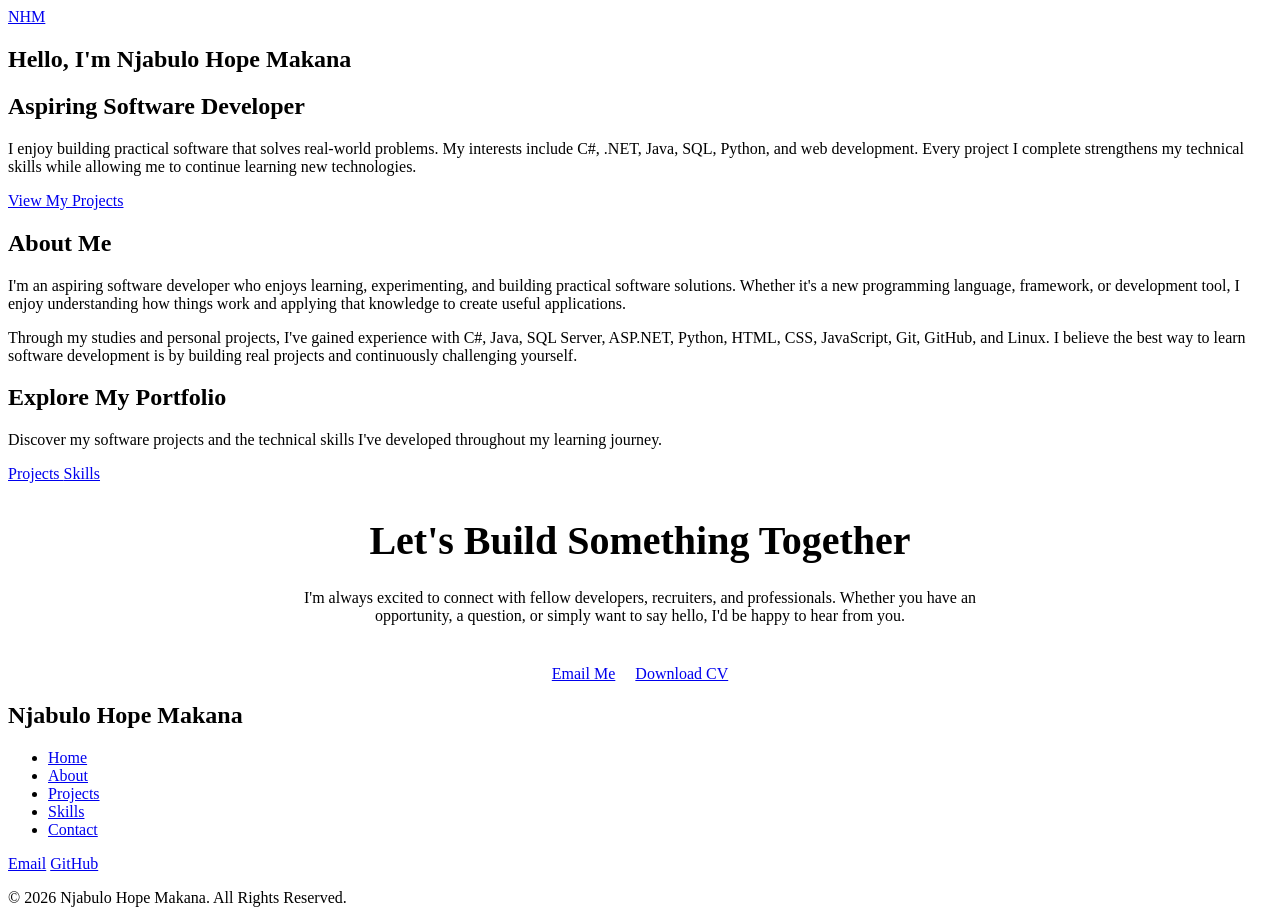
==== index.html @ e93af916 "Update Contact Details" ====
<!DOCTYPE html>
<html lang="en">
<head>
    <meta charset="UTF-8">
    <meta name="viewport" content="width=device-width, initial-scale=1.0">

    <title>Njabulo Hope Makana | Portfolio</title>

    <link rel="stylesheet" href="style.css">
    <link rel="icon" type="image/png" href="images/favicon.png">
</head>

<body>

    <!-- ================= HEADER ================= -->

    <header>

        <div class="logo">
            <a href="index.html">NHM</a>
        </div>

    </header>

    <!-- ================= MAIN ================= -->

    <main>

        <!-- Hero -->

        <section class="hero">

            <div class="hero-text">

                <h1>
                    Hello, I'm
                    <span>Njabulo Hope Makana</span>
                </h1>

                <h2>Aspiring Software Developer</h2>

                <p>
                    I enjoy building practical software that solves real-world
                    problems. My interests include C#, .NET, Java, SQL,
                    Python, and web development. Every project I complete
                    strengthens my technical skills while allowing me to
                    continue learning new technologies.
                </p>

                <a href="projects.html" class="button">
                    View My Projects
                </a>

            </div>

        </section>

        <!-- About -->

        <section id="about" class="about">

            <div class="about-text">

                <h2>About Me</h2>

                <p>
                    I'm an aspiring software developer who enjoys learning,
                    experimenting, and building practical software solutions.
                    Whether it's a new programming language, framework, or
                    development tool, I enjoy understanding how things work and
                    applying that knowledge to create useful applications.
                </p>

                <p>
                    Through my studies and personal projects, I've gained
                    experience with C#, Java, SQL Server, ASP.NET, Python,
                    HTML, CSS, JavaScript, Git, GitHub, and Linux. I believe
                    the best way to learn software development is by building
                    real projects and continuously challenging yourself.
                </p>

            </div>

        </section>

        <!-- Call To Action -->

        <section class="cta">

            <h2>Explore My Portfolio</h2>

            <p>
                Discover my software projects and the technical skills I've
                developed throughout my learning journey.
            </p>

            <div class="cta-buttons">

                <a href="projects.html" class="button">
                    Projects
                </a>

                <a href="skills.html" class="button-secondary">
                    Skills
                </a>

            </div>

        </section>

        <section class="contact">

            <h2>Let's Build Something Together</h2>

                <p>

                    I'm always excited to connect with fellow developers,
                    recruiters, and professionals. Whether you have an
                    opportunity, a question, or simply want to say hello,
                    I'd be happy to hear from you.

                </p>

                <div class="contact-buttons">

                    <a href="mailto:makanahopenjabulo@outlook.com"
                        class="button">

                        Email Me

                    </a>

                    <a href="documents/Njabulo_Hope_Makana_CV.pdf"
                         class="button-secondary">

                         Download CV

                    </a>

                </div>

</section>

    </main>

    <!-- ================= FOOTER ================= -->

    <footer id="contact">

        <h2>Njabulo Hope Makana</h2>

        <nav>

            <ul>

                <li><a href="index.html">Home</a></li>

                <li><a href="#about">About</a></li>

                <li><a href="projects.html">Projects</a></li>

                <li><a href="skills.html">Skills</a></li>

                <li><a href="#contact">Contact</a></li>

            </ul>

        </nav>

        <div class="contact-links">

            <a href="mailto:makanahopenjabulo@outlook.com">Email</a>

            <a href="https://github.com/Hope-sketch" target="_blank">
                GitHub
            </a>

        </div>

        <p class="copyright">
            &copy; 2026 Njabulo Hope Makana. All Rights Reserved.
        </p>

    </footer>

</body>
</html>
---- style.css ----
/*====================================
    FOUNDATION
====================================*/

@import url("css/reset.css");

@import url("css/variables.css");

@import url("css/global.css");

/*====================================
    COMPONENTS
====================================*/

@import url("css/header.css");

@import url("css/buttons.css");

@import url("css/footer.css");

/*====================================
    PAGE SECTIONS
====================================*/

@import url("css/hero.css");

@import url("css/about.css");

@import url("css/projects.css");

@import url("css/skills.css");

@import url(CSS/contact.css);
/*====================================
    EFFECTS
====================================*/

@import url("css/animations.css");

@import url("css/responsive.css");

@import url("CSS/utilities.css");
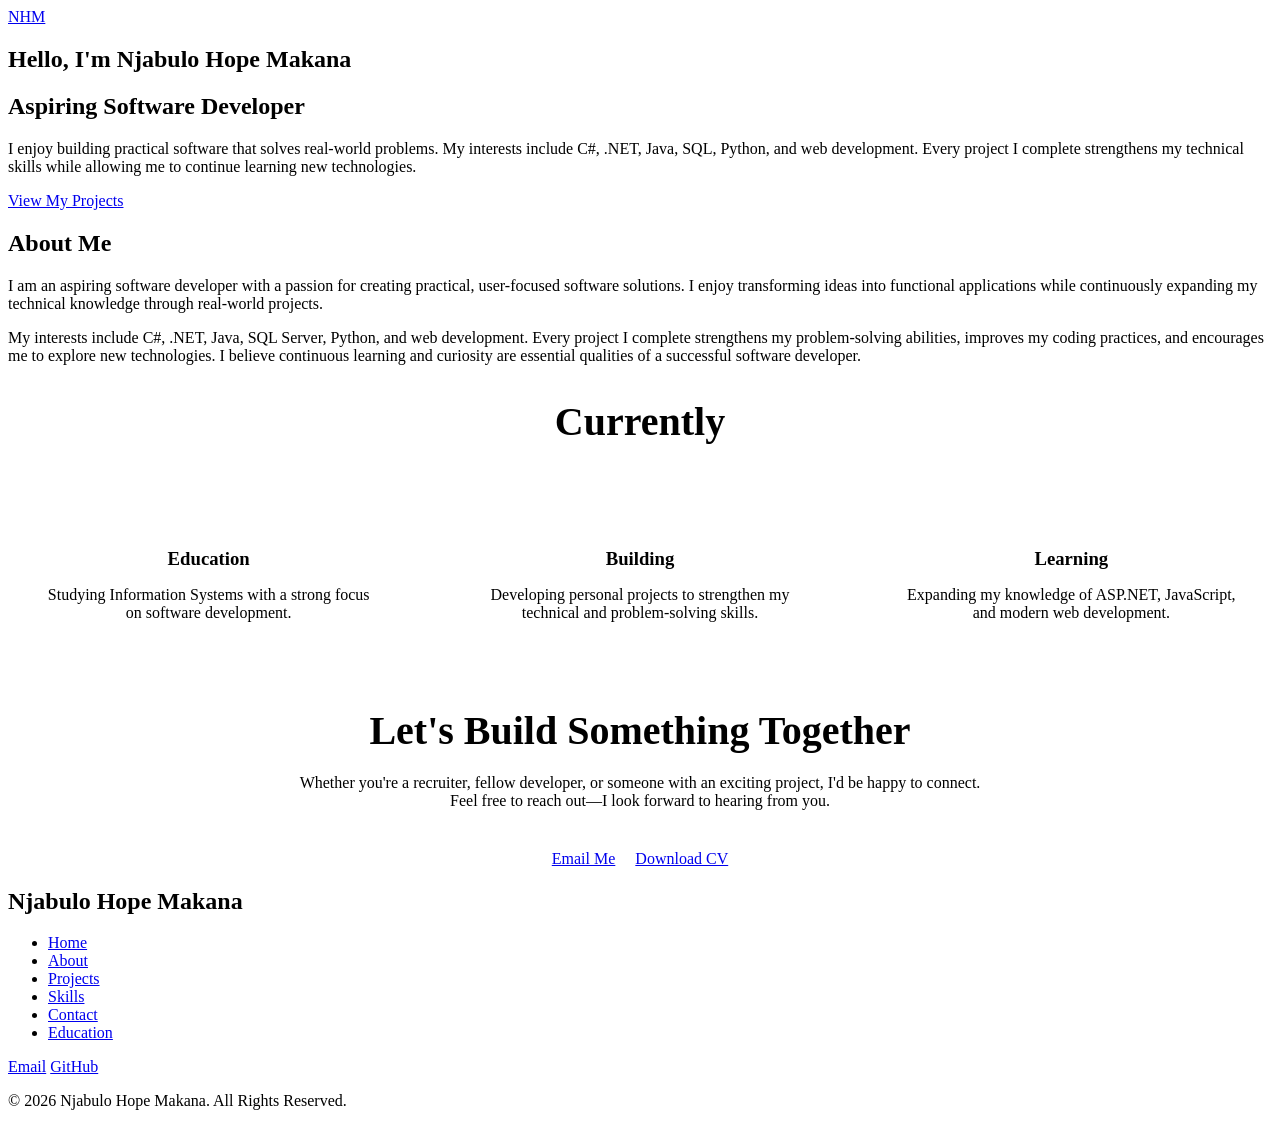
==== commit 5c3ba2d0: "Create HTML pages and CSS files" ====
--- a/index.html
+++ b/index.html
@@ -64,82 +64,115 @@
                 <h2>About Me</h2>
 
                 <p>
-                    I'm an aspiring software developer who enjoys learning,
-                    experimenting, and building practical software solutions.
-                    Whether it's a new programming language, framework, or
-                    development tool, I enjoy understanding how things work and
-                    applying that knowledge to create useful applications.
-                </p>
-
-                <p>
-                    Through my studies and personal projects, I've gained
-                    experience with C#, Java, SQL Server, ASP.NET, Python,
-                    HTML, CSS, JavaScript, Git, GitHub, and Linux. I believe
-                    the best way to learn software development is by building
-                    real projects and continuously challenging yourself.
+
+                    I am an aspiring software developer with a passion for creating
+                    practical, user-focused software solutions. I enjoy transforming
+                    ideas into functional applications while continuously expanding my
+                    technical knowledge through real-world projects.
+
+                </p>
+
+                <p>
+
+                    My interests include C#, .NET, Java, SQL Server, Python, and web
+                    development. Every project I complete strengthens my
+                    problem-solving abilities, improves my coding practices, and
+                    encourages me to explore new technologies. I believe continuous
+                    learning and curiosity are essential qualities of a successful
+                    software developer.
+
                 </p>
 
             </div>
 
         </section>
 
+        <section class="currently">
+
+            <h2>Currently</h2>
+
+            <div class="currently-grid">
+
+                <div class="currently-card">
+
+                    <h3>Education</h3>
+
+                    <p>
+
+                    Studying Information Systems with a strong focus on software
+                    development.
+
+                    </p>
+
+                </div>
+
+                <div class="currently-card">
+
+                     <h3>Building</h3>
+
+                        <p>
+
+                         Developing personal projects to strengthen my technical and
+                         problem-solving skills.
+
+                        </p>
+
+                </div>
+
+                <div class="currently-card">
+
+                     <h3> Learning</h3>
+
+                        <p>
+
+                            Expanding my knowledge of ASP.NET, JavaScript, and modern web
+                            development.
+
+                        </p>
+
+                </div>
+
+            </div>
+
+        </section>
         <!-- Call To Action -->
 
-        <section class="cta">
-
-            <h2>Explore My Portfolio</h2>
-
-            <p>
-                Discover my software projects and the technical skills I've
-                developed throughout my learning journey.
-            </p>
-
-            <div class="cta-buttons">
-
-                <a href="projects.html" class="button">
-                    Projects
-                </a>
-
-                <a href="skills.html" class="button-secondary">
-                    Skills
-                </a>
-
-            </div>
-
-        </section>
-
-        <section class="contact">
+    
+        <section class="contact" id="contact">
 
             <h2>Let's Build Something Together</h2>
 
                 <p>
 
-                    I'm always excited to connect with fellow developers,
-                    recruiters, and professionals. Whether you have an
-                    opportunity, a question, or simply want to say hello,
-                    I'd be happy to hear from you.
+                    Whether you're a recruiter, fellow developer, or someone with an
+                    exciting project, I'd be happy to connect. Feel free to reach out—I
+                    look forward to hearing from you.
 
                 </p>
 
                 <div class="contact-buttons">
 
-                    <a href="mailto:makanahopenjabulo@outlook.com"
-                        class="button">
+                    <a href="mailto:your-email@example.com"
+                    class="button">
 
                         Email Me
 
                     </a>
 
                     <a href="documents/Njabulo_Hope_Makana_CV.pdf"
-                         class="button-secondary">
-
-                         Download CV
+                    class="button-secondary">
+
+                        Download CV
 
                     </a>
 
                 </div>
 
-</section>
+            
+
+        </section>
+
+        
 
     </main>
 
@@ -162,6 +195,8 @@
                 <li><a href="skills.html">Skills</a></li>
 
                 <li><a href="#contact">Contact</a></li>
+
+                <li><a href="education.html">Education</a></li>
 
             </ul>
 
--- a/style.css
+++ b/style.css
@@ -31,6 +31,16 @@
 @import url("css/skills.css");
 
 @import url(CSS/contact.css);
+
+@import url(CSS/currently.css);
+
+@import url(CSS/education.css);
+
+@import url(CSS/experience.css);
+
+@import url(CSS/learning.css);
+
+@import url(CSS/resources.css);
 /*====================================
     EFFECTS
 ====================================*/
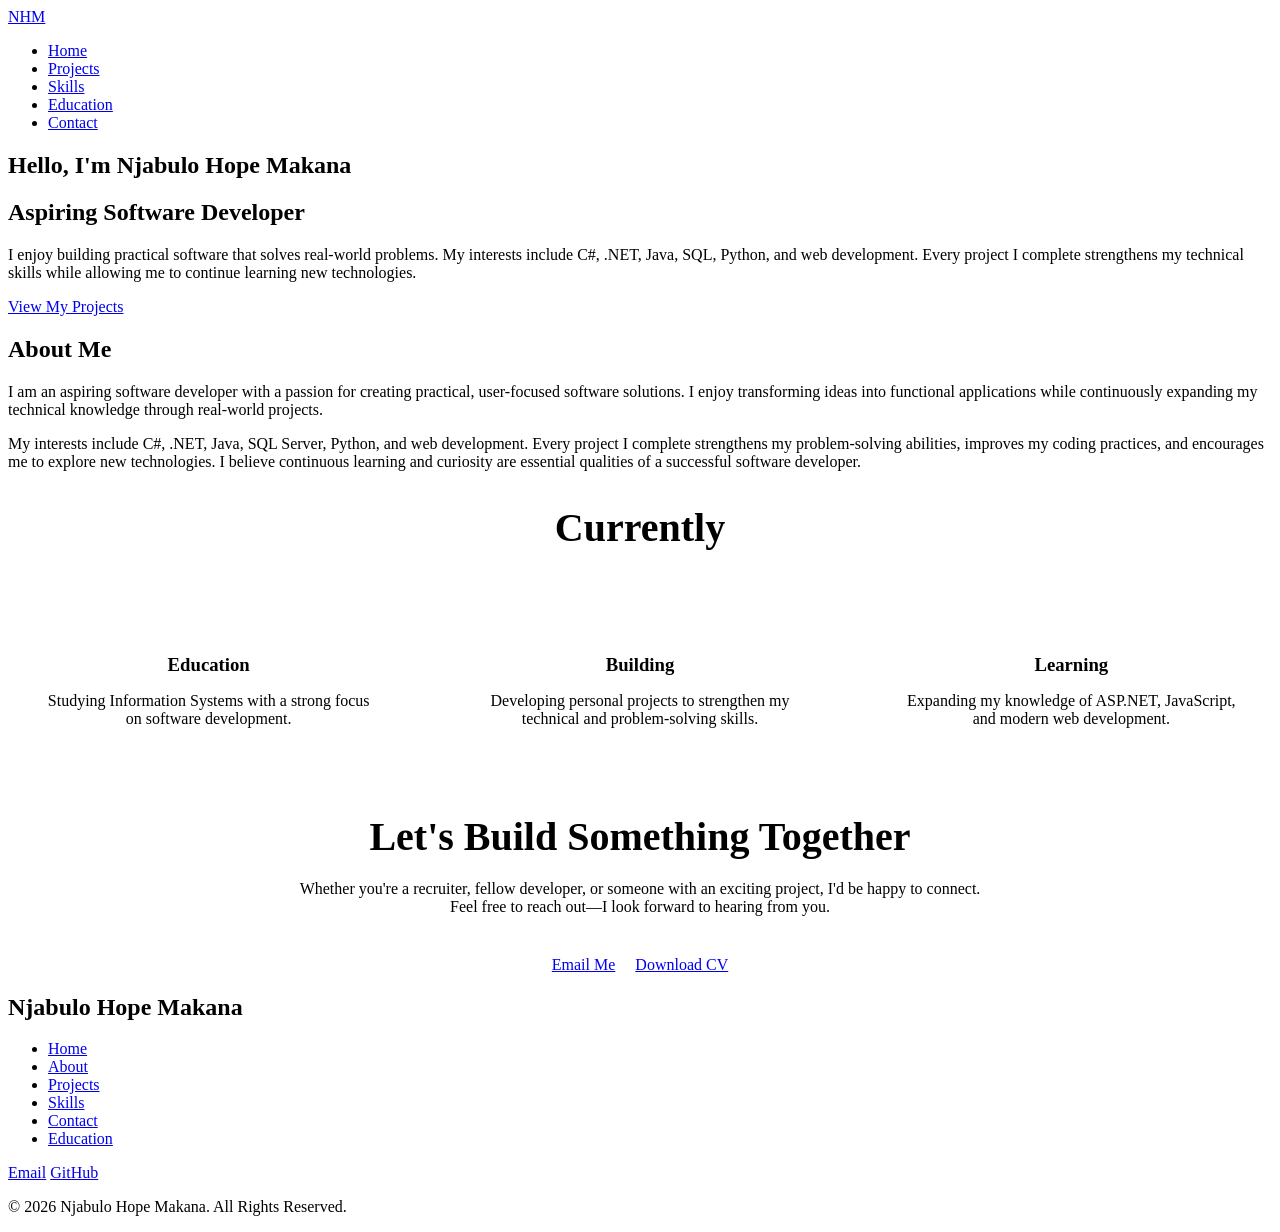
==== commit e7bbcf26: "Create more Html pages" ====
--- a/index.html
+++ b/index.html
@@ -17,8 +17,32 @@
     <header>
 
         <div class="logo">
-            <a href="index.html">NHM</a>
+
+            <a href="index.html">
+
+             NHM
+
+            </a>
+
         </div>
+
+        <nav>
+
+            <ul>
+
+                <li><a href="index.html">Home</a></li>
+
+                <li><a href="projects.html">Projects</a></li>
+
+                <li><a href="skills.html">Skills</a></li>
+
+                <li><a href="education.html">Education</a></li>
+
+                <li><a href="#contact">Contact</a></li>
+
+            </ul>
+
+        </nav>
 
     </header>
 
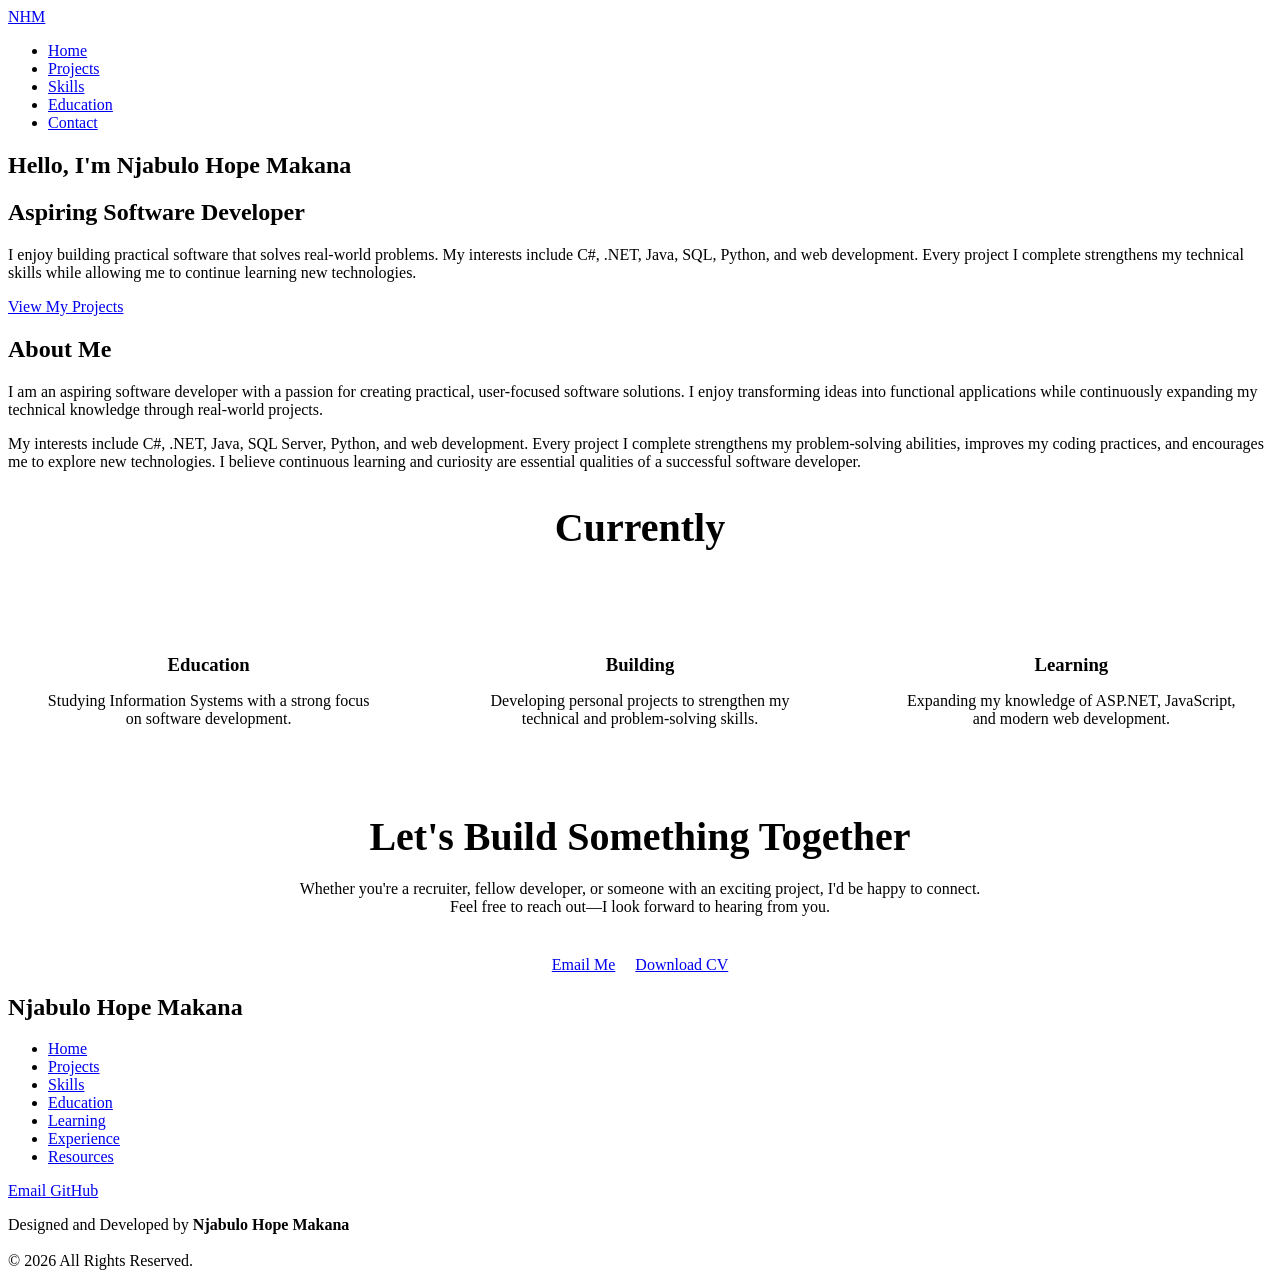
==== commit e447382f: "Update pages" ====
--- a/index.html
+++ b/index.html
@@ -202,7 +202,7 @@
 
     <!-- ================= FOOTER ================= -->
 
-    <footer id="contact">
+    <footer>
 
         <h2>Njabulo Hope Makana</h2>
 
@@ -212,32 +212,48 @@
 
                 <li><a href="index.html">Home</a></li>
 
-                <li><a href="#about">About</a></li>
-
                 <li><a href="projects.html">Projects</a></li>
 
                 <li><a href="skills.html">Skills</a></li>
 
-                <li><a href="#contact">Contact</a></li>
-
                 <li><a href="education.html">Education</a></li>
 
+                <li><a href="learning.html">Learning</a></li>
+
+                <li><a href="experience.html">Experience</a></li>
+
+                <li><a href="resources.html">Resources</a></li>
+
             </ul>
 
         </nav>
 
         <div class="contact-links">
 
-            <a href="mailto:makanahopenjabulo@outlook.com">Email</a>
-
-            <a href="https://github.com/Hope-sketch" target="_blank">
+            <a href="mailto:makanahopenjabulo@outlook.com">
+
+                Email
+
+            </a>
+
+            <a href="https://github.com/Hope-sketch"
+               target="_blank">
+
                 GitHub
+
             </a>
 
         </div>
 
         <p class="copyright">
-            &copy; 2026 Njabulo Hope Makana. All Rights Reserved.
+
+            Designed and Developed by
+            <strong>Njabulo Hope Makana</strong>
+
+            <br><br>
+
+            &copy; 2026 All Rights Reserved.
+
         </p>
 
     </footer>
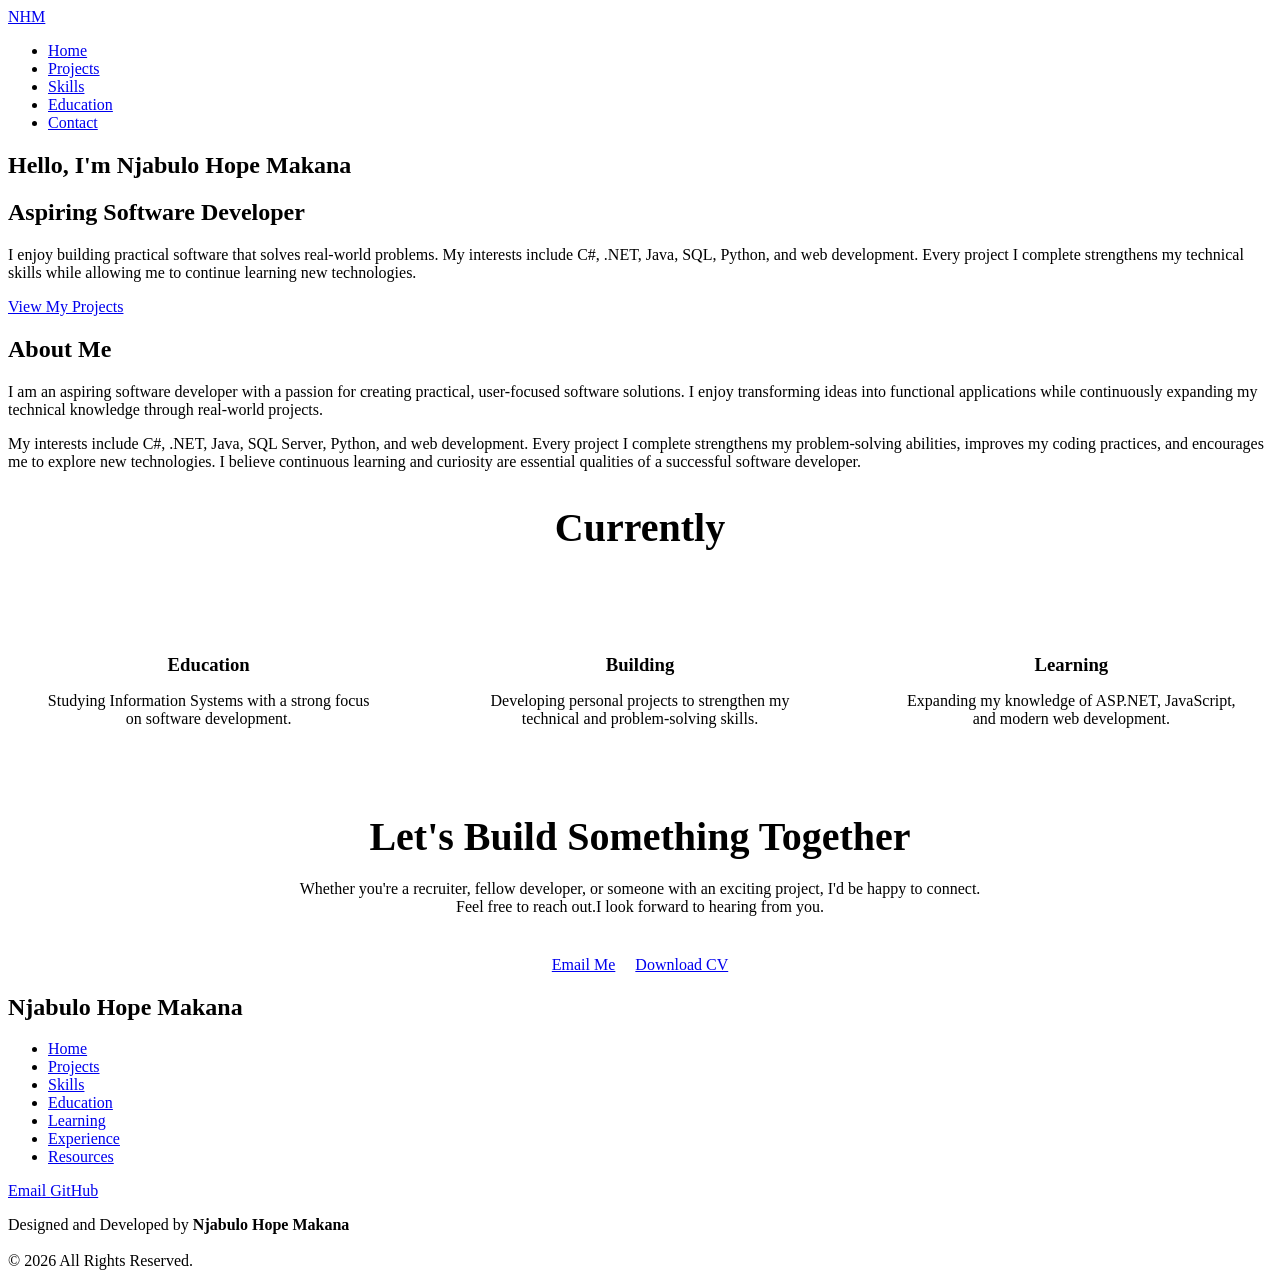
==== commit bd379252: "Update Pages" ====
--- a/index.html
+++ b/index.html
@@ -169,7 +169,7 @@
                 <p>
 
                     Whether you're a recruiter, fellow developer, or someone with an
-                    exciting project, I'd be happy to connect. Feel free to reach out—I
+                    exciting project, I'd be happy to connect. Feel free to reach out.I
                     look forward to hearing from you.
 
                 </p>
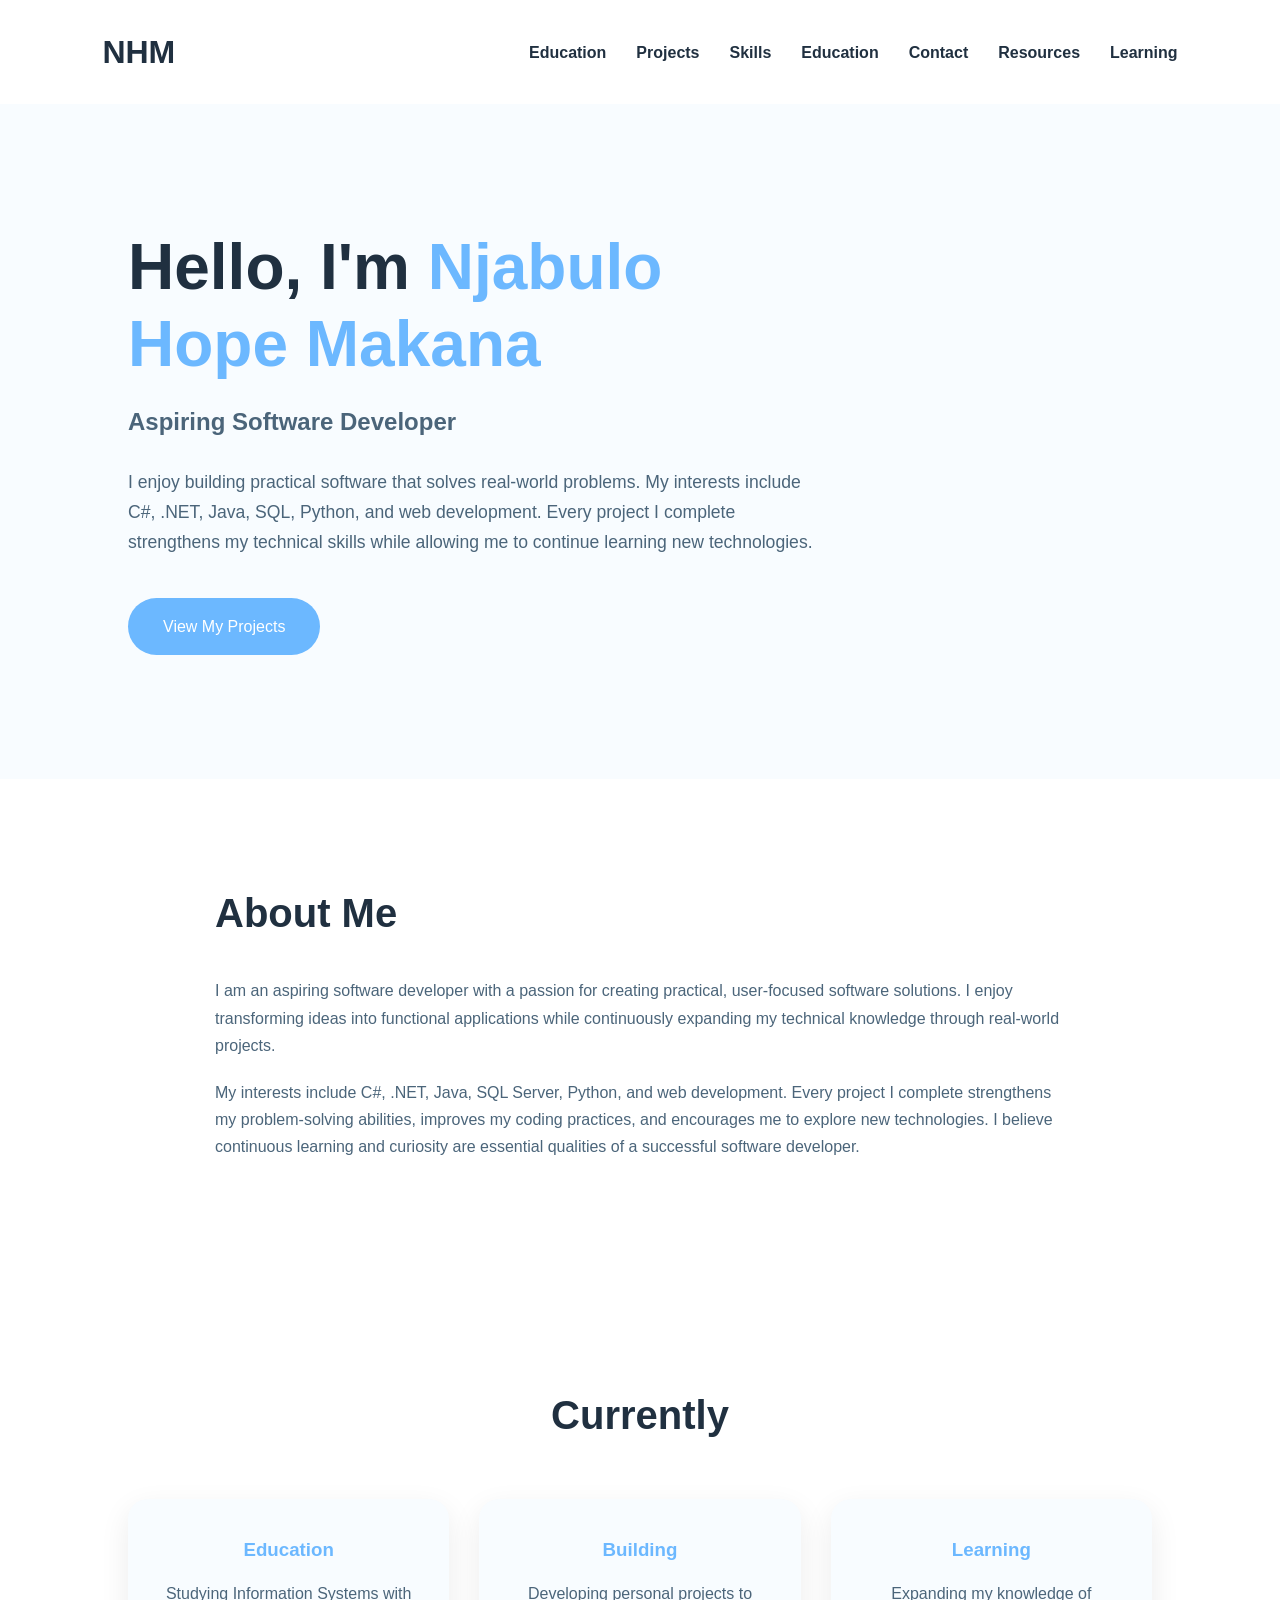
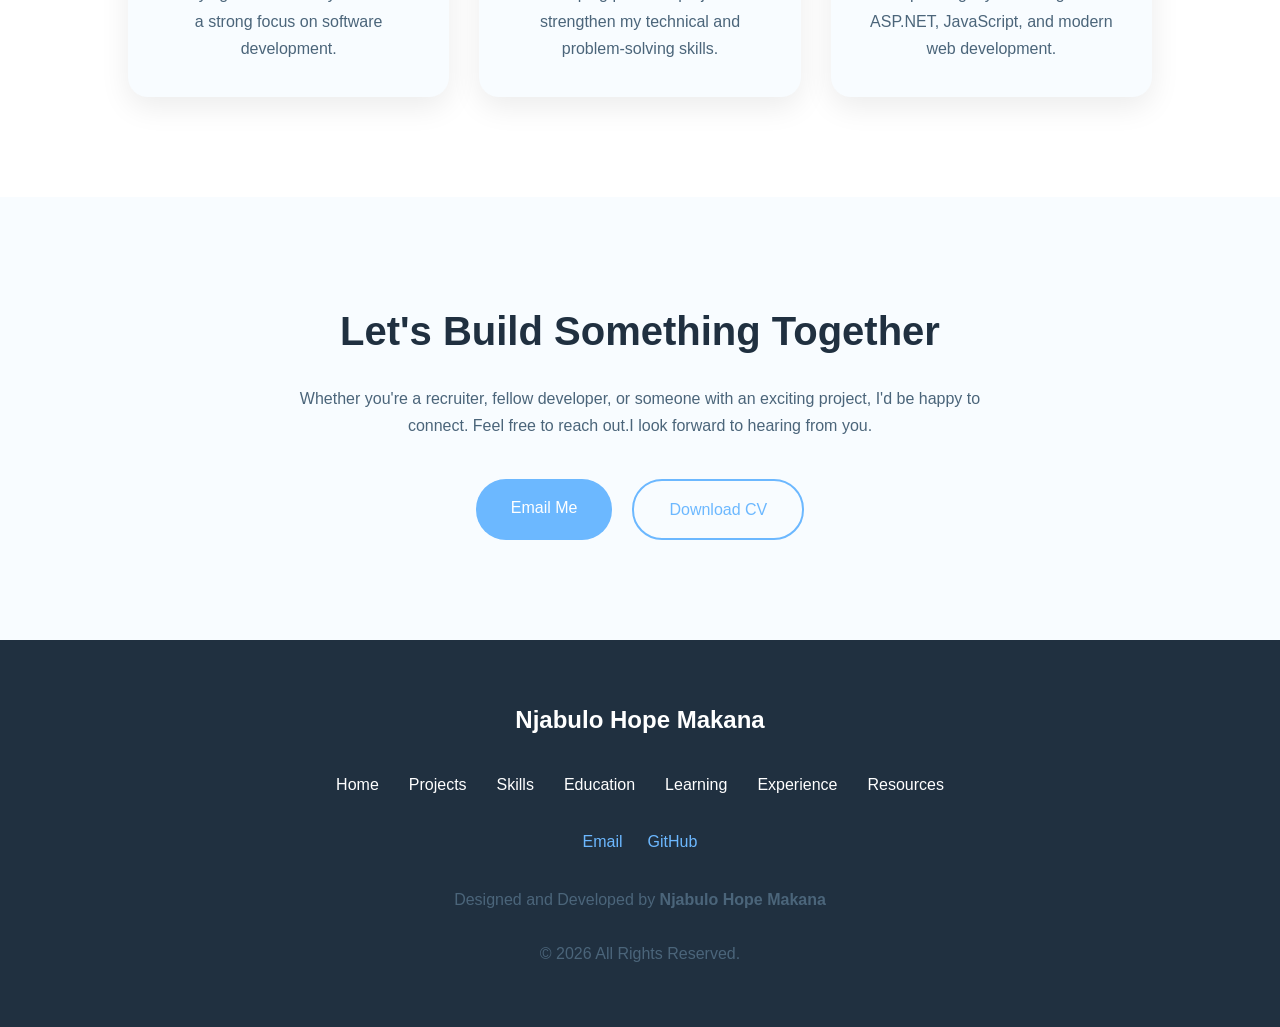
==== commit efae0669: "Update pages" ====
--- a/index.html
+++ b/index.html
@@ -30,7 +30,7 @@
 
             <ul>
 
-                <li><a href="index.html">Home</a></li>
+                <li><a href="education.html"> Education</a></li>
 
                 <li><a href="projects.html">Projects</a></li>
 
@@ -39,6 +39,10 @@
                 <li><a href="education.html">Education</a></li>
 
                 <li><a href="#contact">Contact</a></li>
+
+                <li><a href="resources.html">Resources</a></li>
+
+                <li><a href="learning.html">Learning</a></li>
 
             </ul>
 
--- a/style.css
+++ b/style.css
@@ -2,33 +2,33 @@
     FOUNDATION
 ====================================*/
 
-@import url("css/reset.css");
+@import url("CSS/reset.css");
 
-@import url("css/variables.css");
+@import url("CSS/variables.css");
 
-@import url("css/global.css");
+@import url("CSS/global.css");
 
 /*====================================
     COMPONENTS
 ====================================*/
 
-@import url("css/header.css");
+@import url("CSS/header.css");
 
-@import url("css/buttons.css");
+@import url("CSS/buttons.css");
 
-@import url("css/footer.css");
+@import url("CSS/footer.css");
 
 /*====================================
     PAGE SECTIONS
 ====================================*/
 
-@import url("css/hero.css");
+@import url("CSS/hero.css");
 
-@import url("css/about.css");
+@import url("CSS/about.css");
 
-@import url("css/projects.css");
+@import url("CSS/projects.css");
 
-@import url("css/skills.css");
+@import url("CSS/skills.css");
 
 @import url(CSS/contact.css);
 
@@ -45,8 +45,8 @@
     EFFECTS
 ====================================*/
 
-@import url("css/animations.css");
+@import url("CSS/animations.css");
 
-@import url("css/responsive.css");
+@import url("CSS/responsive.css");
 
 @import url("CSS/utilities.css");
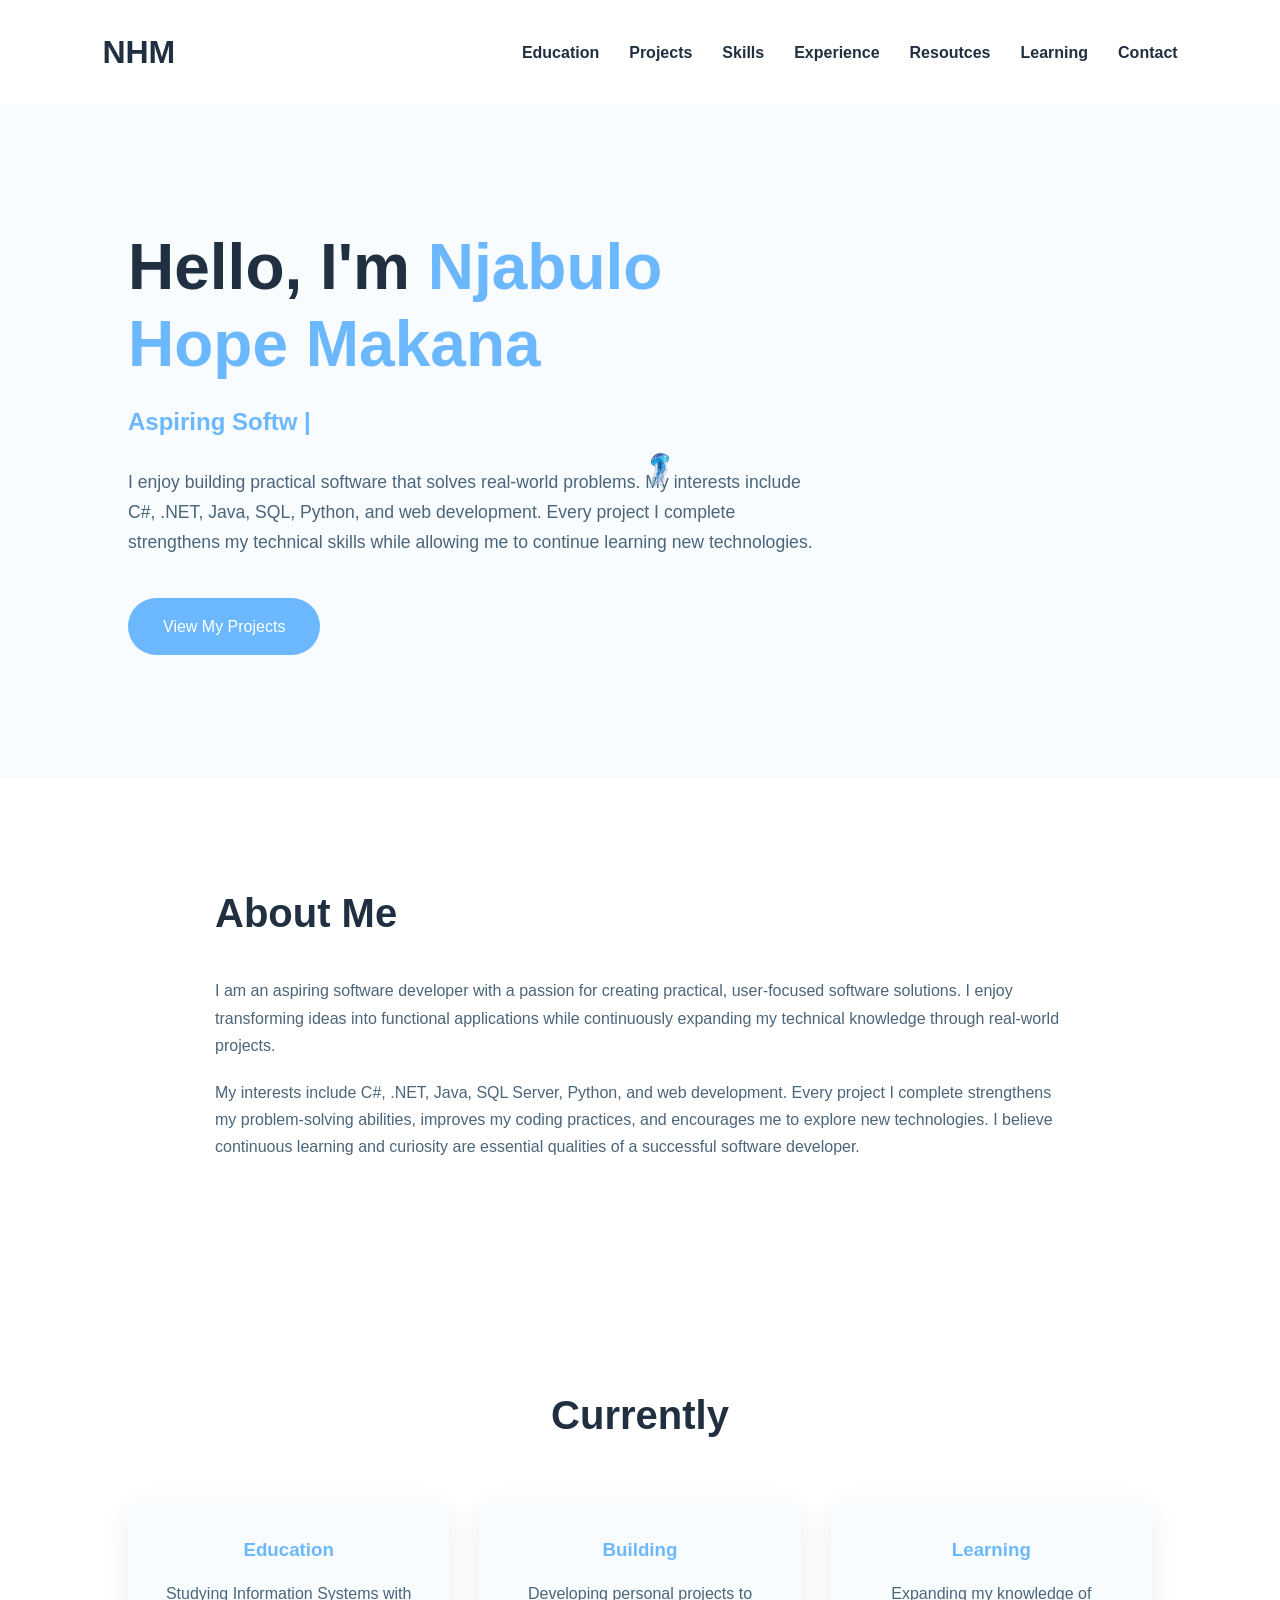
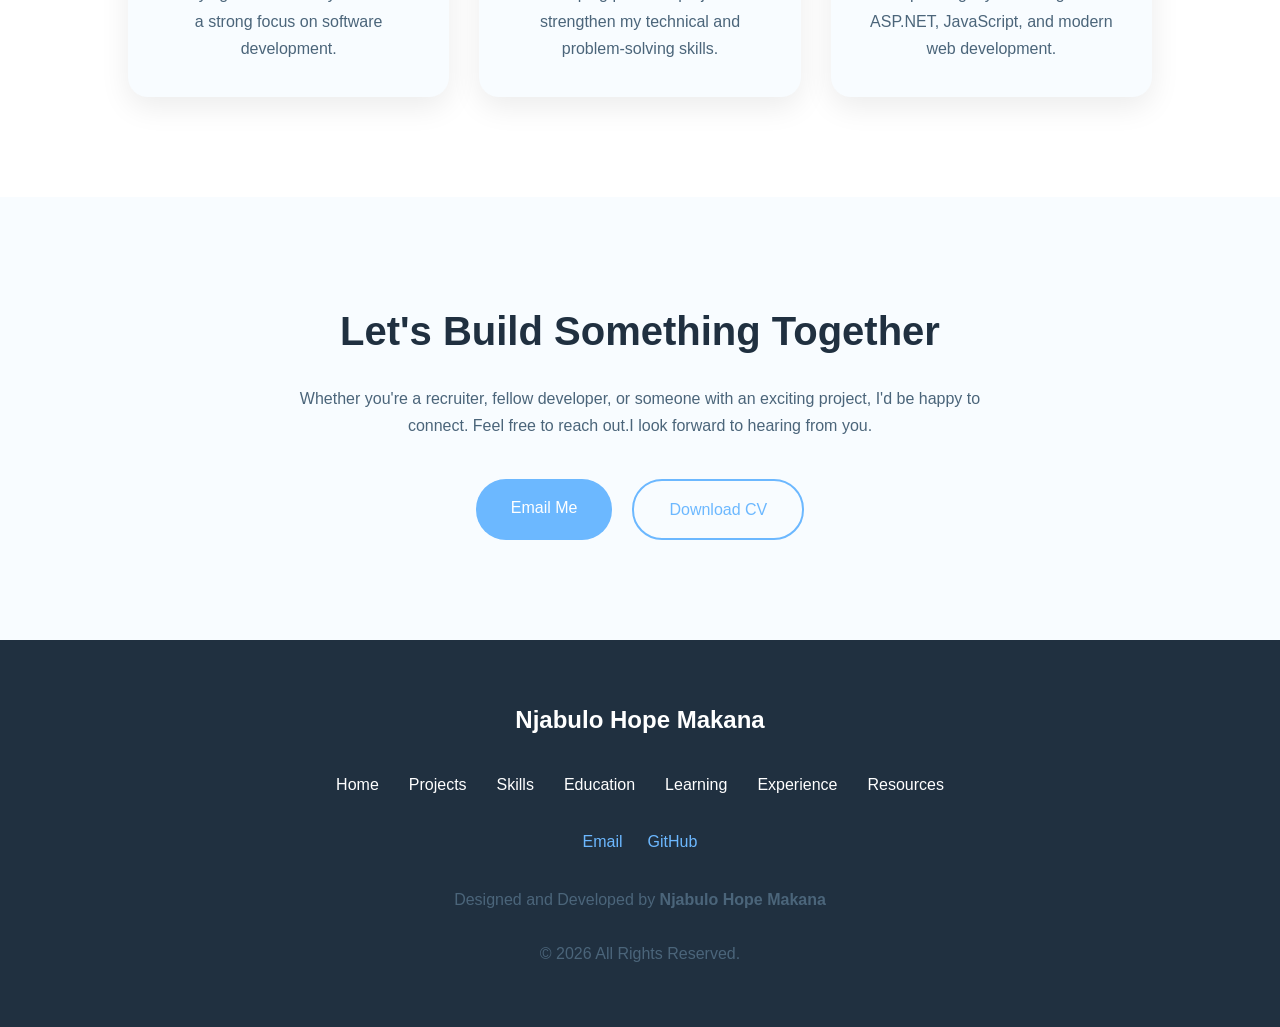
==== commit a43b30e3: "Update script.js" ====
--- a/index.html
+++ b/index.html
@@ -36,13 +36,13 @@
 
                 <li><a href="skills.html">Skills</a></li>
 
-                <li><a href="education.html">Education</a></li>
-
-                <li><a href="#contact">Contact</a></li>
-
-                <li><a href="resources.html">Resources</a></li>
+                <li><a href="experience.html">Experience</a></li>
+
+                <li><a href="resources.html">Resoutces</a></li>
 
                 <li><a href="learning.html">Learning</a></li>
+
+                <li><a href="index.html#contact">Contact</a></li>
 
             </ul>
 
@@ -65,7 +65,13 @@
                     <span>Njabulo Hope Makana</span>
                 </h1>
 
-                <h2>Aspiring Software Developer</h2>
+                <h2>
+
+                    <span id="typing-text"></span>
+
+                    <span class="cursor">|</span>
+
+                </h2>
 
                 <p>
                     I enjoy building practical software that solves real-world
@@ -262,5 +268,13 @@
 
     </footer>
 
+
+    <img
+    src="images/jellyfish.png"
+    id="jellyfish"
+    alt="Jellyfish Cursor">
+    <script src="script.js"></script>
+
+
 </body>
 </html>
--- a/style.css
+++ b/style.css
@@ -49,4 +49,100 @@
 
 @import url("CSS/responsive.css");
 
-@import url("CSS/utilities.css");+@import url("CSS/utilities.css");
+
+
+/*====================================
+    JELLYFISH
+====================================*/
+
+#jellyfish{
+
+    position:fixed;
+
+    width:40px;
+
+    pointer-events:none;
+
+    z-index:9999;
+
+    left:0;
+
+    top:0;
+
+    transition:
+        transform .15s linear;
+
+}
+
+@keyframes float{
+
+    0%{
+
+        transform:translateY(0px) scale(1);
+
+    }
+
+    50%{
+
+        transform:translateY(-5px) scale(1.05);
+
+    }
+
+    100%{
+
+        transform:translateY(0px) scale(1);
+
+    }
+
+}
+
+#jellyfish{
+
+    animation:float 3s ease-in-out infinite;
+
+}
+
+/*====================================
+    BUBBLES
+====================================*/
+
+.bubble{
+
+    position:fixed;
+
+    width:10px;
+
+    height:10px;
+
+    background:rgba(255,255,255,0.8);
+
+    border-radius:50%;
+
+    pointer-events:none;
+
+    z-index:9998;
+
+    animation:bubbleFloat 2s linear forwards;
+
+}
+
+@keyframes bubbleFloat{
+
+    from{
+
+        transform:translateY(0) scale(1);
+
+        opacity:1;
+
+    }
+
+    to{
+
+        transform:translateY(-80px) scale(0.2);
+
+        opacity:0;
+
+    }
+
+}
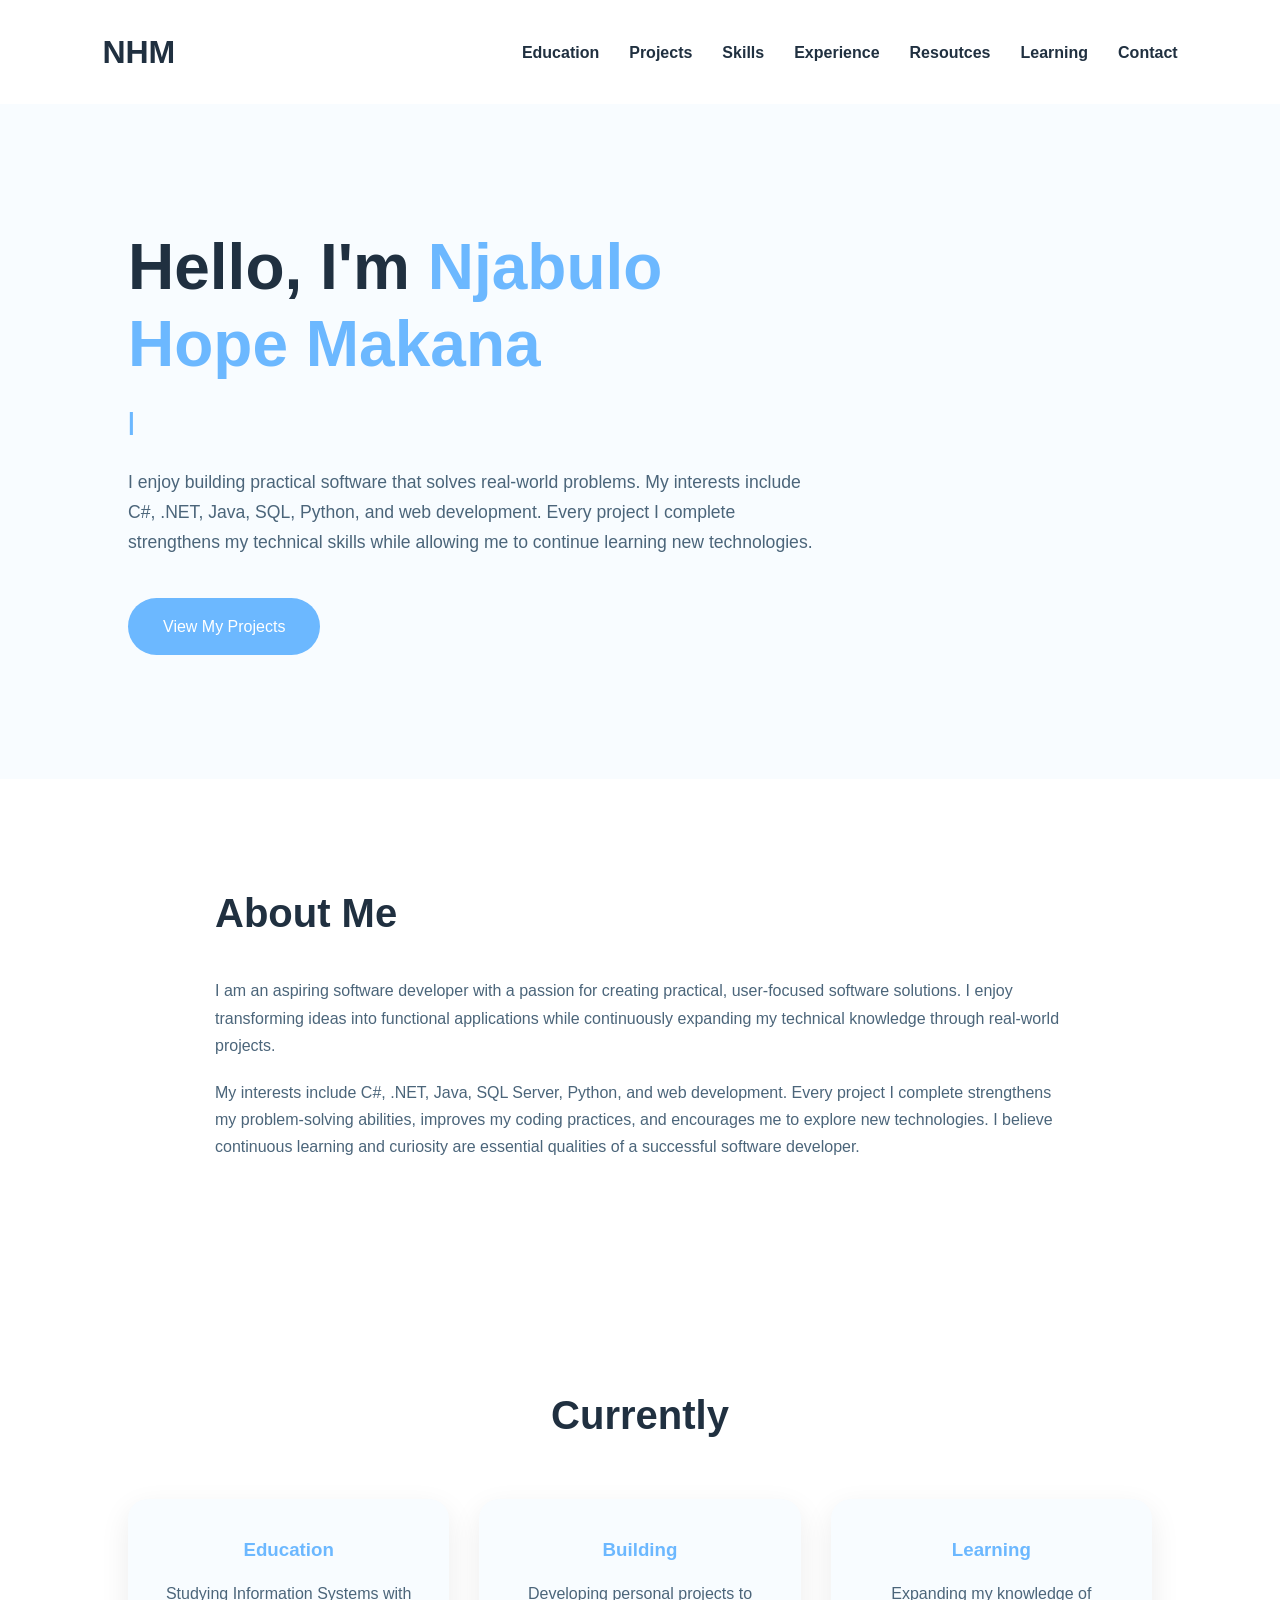
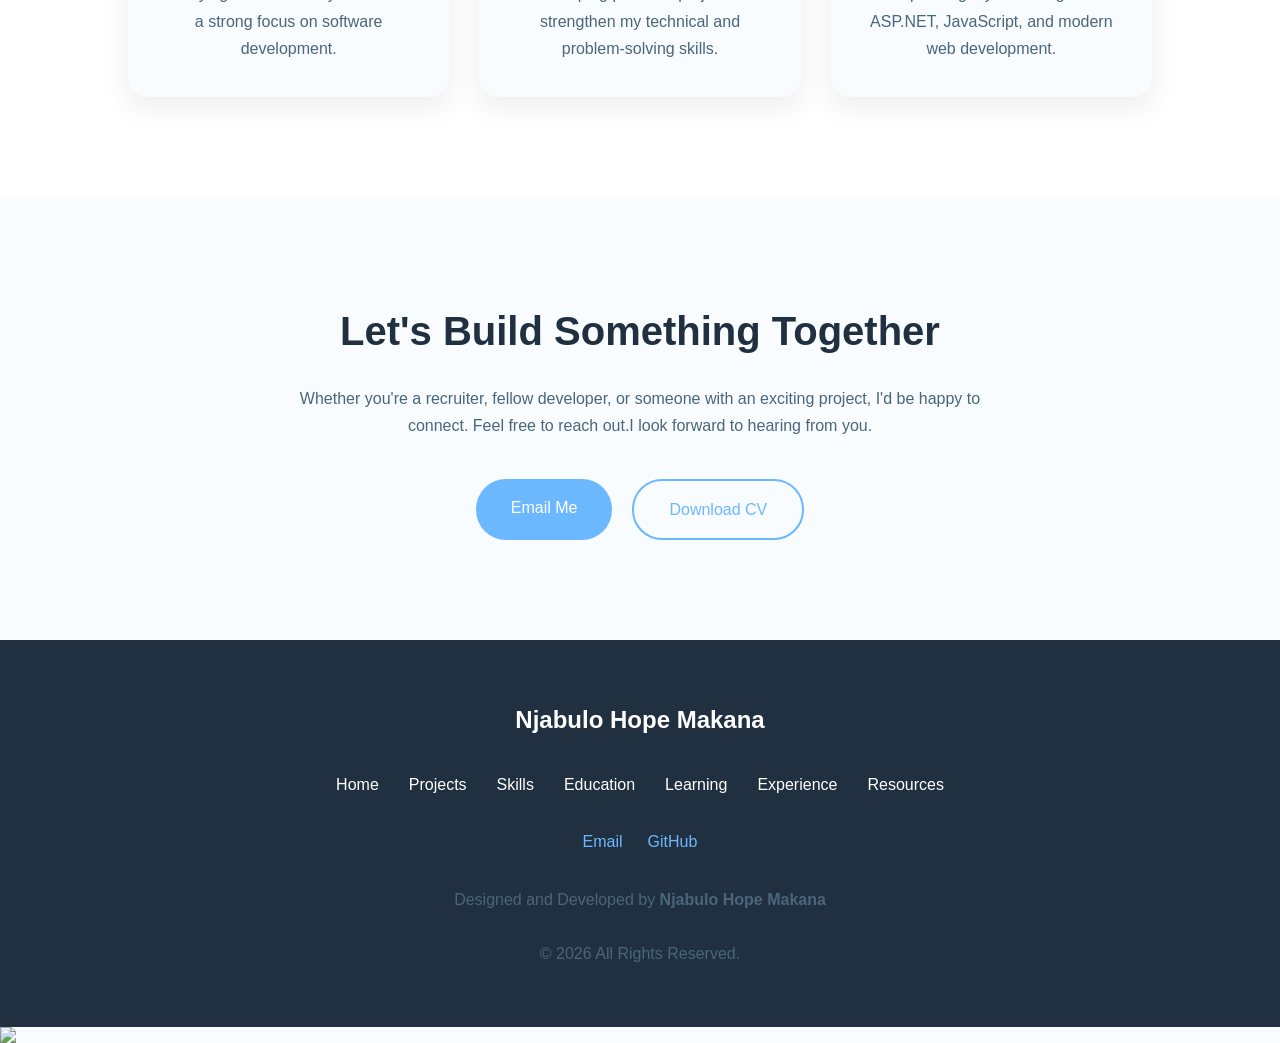
==== commit 66e5ab65: "Remove Jellyfish image" ====
--- a/index.html
+++ b/index.html
@@ -270,9 +270,6 @@
 
 
     <img
-    src="images/jellyfish.png"
-    id="jellyfish"
-    alt="Jellyfish Cursor">
     <script src="script.js"></script>
 
 
--- a/style.css
+++ b/style.css
@@ -52,97 +52,6 @@
 @import url("CSS/utilities.css");
 
 
-/*====================================
-    JELLYFISH
-====================================*/
 
-#jellyfish{
 
-    position:fixed;
 
-    width:40px;
-
-    pointer-events:none;
-
-    z-index:9999;
-
-    left:0;
-
-    top:0;
-
-    transition:
-        transform .15s linear;
-
-}
-
-@keyframes float{
-
-    0%{
-
-        transform:translateY(0px) scale(1);
-
-    }
-
-    50%{
-
-        transform:translateY(-5px) scale(1.05);
-
-    }
-
-    100%{
-
-        transform:translateY(0px) scale(1);
-
-    }
-
-}
-
-#jellyfish{
-
-    animation:float 3s ease-in-out infinite;
-
-}
-
-/*====================================
-    BUBBLES
-====================================*/
-
-.bubble{
-
-    position:fixed;
-
-    width:10px;
-
-    height:10px;
-
-    background:rgba(255,255,255,0.8);
-
-    border-radius:50%;
-
-    pointer-events:none;
-
-    z-index:9998;
-
-    animation:bubbleFloat 2s linear forwards;
-
-}
-
-@keyframes bubbleFloat{
-
-    from{
-
-        transform:translateY(0) scale(1);
-
-        opacity:1;
-
-    }
-
-    to{
-
-        transform:translateY(-80px) scale(0.2);
-
-        opacity:0;
-
-    }
-
-}
